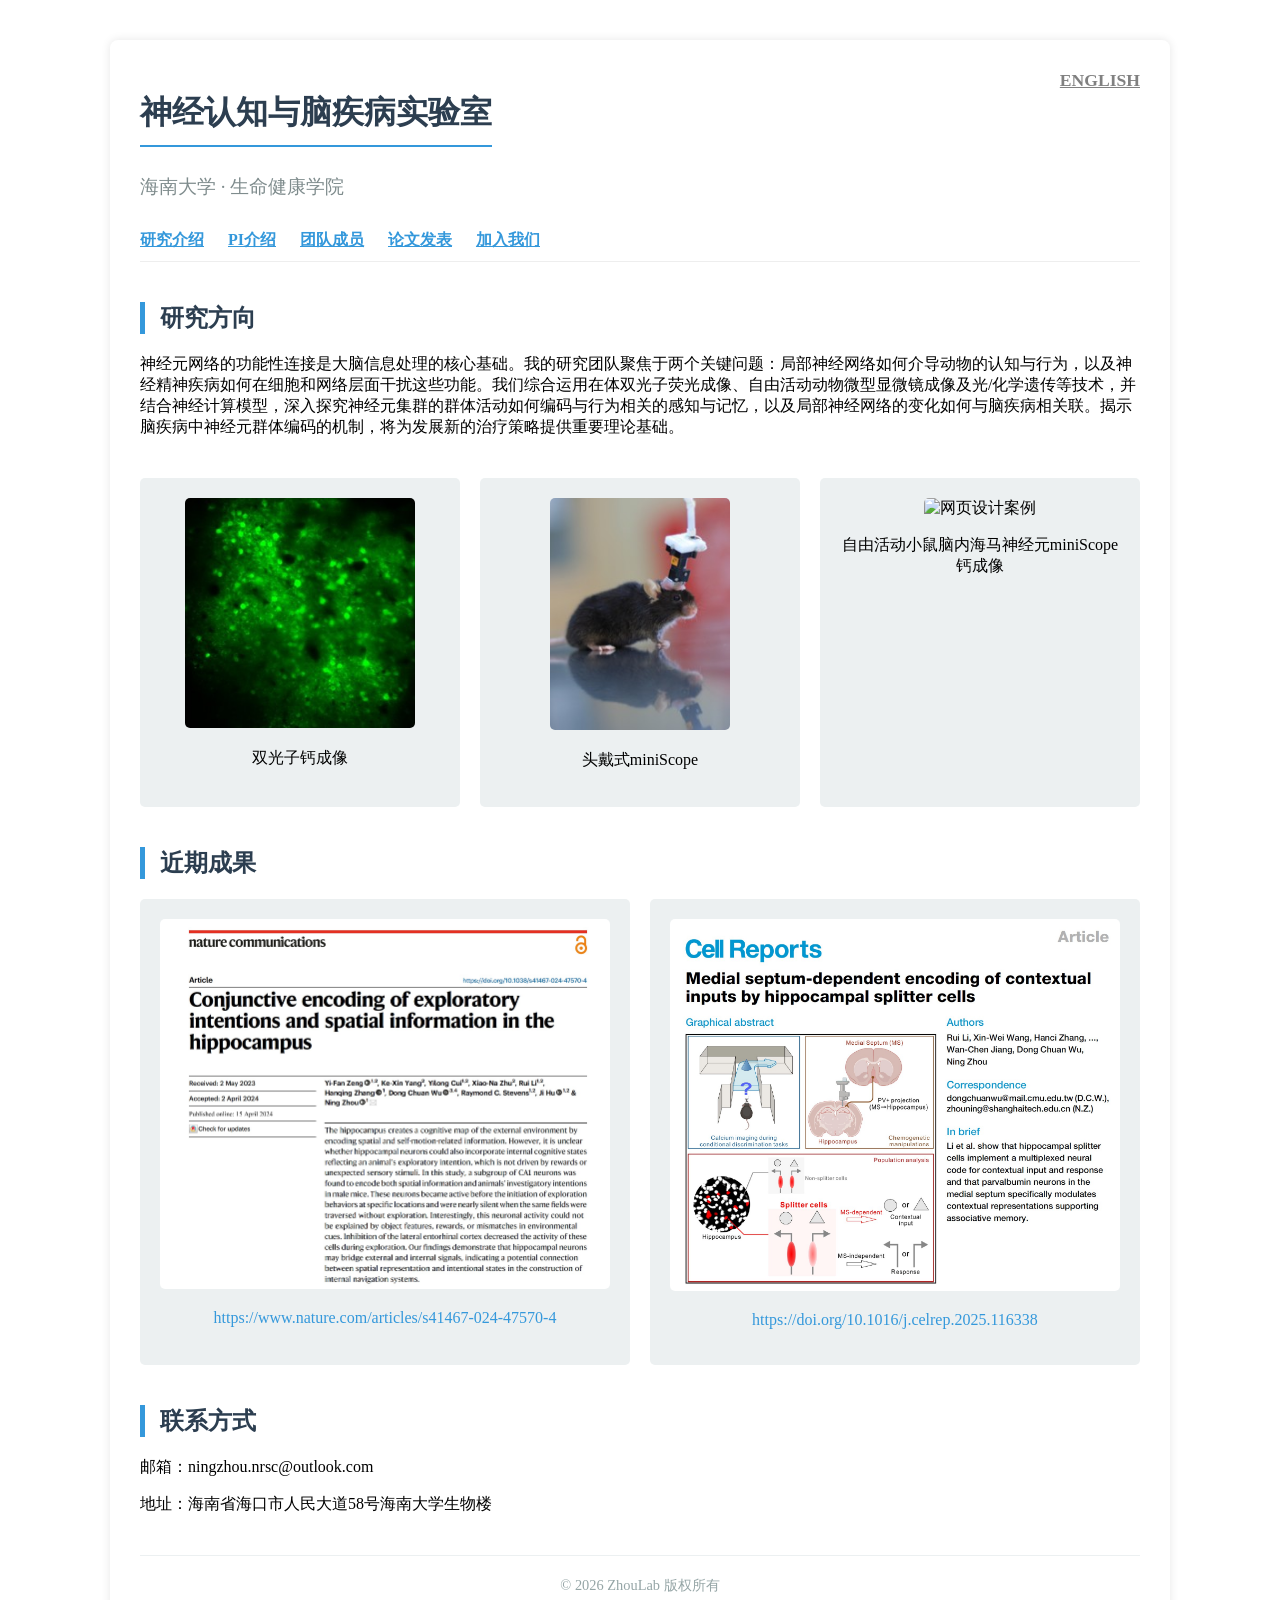
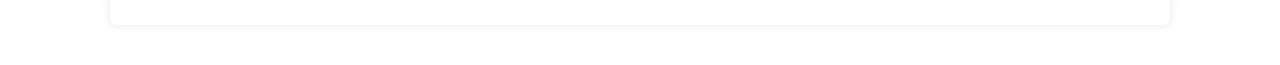
==== index.html @ e3fe644b "Update index.html" ====
<!DOCTYPE html>
<html lang="zh">
<head>
    <meta charset="UTF-8">
    <meta name="viewport" content="width=device-width, initial-scale=1.0">
    <meta name="google-site-verification" content="googleee78791e941b0768.html" />
    <title>Zhou Lab | HomePage</title>
<head>
    <meta charset="UTF-8">
    <meta name="viewport" content="width=device-width, initial-scale=1.0">
    <title>Zhou Lab | HomePage</title>

    <link rel="stylesheet" href="css/style.css">
</head>

</head>
<body>
    <div class="container">



        <h1>神经认知与脑疾病实验室</h1>

        <a href="index-en.html" style="color: #808080; text-decoration: underline; font-weight: 600; font-size: 1.1em; float: right;">ENGLISH</a>

        <div class="tagline">海南大学 · 生命健康学院</div>

        <nav style="margin: 20px 0; padding: 10px 0; border-bottom: 1px solid #eee;">



            <a href="index.html" style="margin-right: 20px; font-weight: bold; color: #3498db;">研究介绍</a>
            <a href="PI.html" style="margin-right: 20px; font-weight: bold; color: #3498db;">PI介绍</a>
            <a href="team.html" style="margin-right: 20px; font-weight: bold; color: #3498db;">团队成员</a>
            <a href="works1.html" style="margin-right: 20px; font-weight: bold; color: #3498db;">论文发表</a>
            <a href="joinus.html" style="margin-right: 20px; font-weight: bold; color: #3498db;">加入我们</a>
        </nav>
        <div class="section">
            <h2>研究方向</h2>
            <p>神经元网络的功能性连接是大脑信息处理的核心基础。我的研究团队聚焦于两个关键问题：局部神经网络如何介导动物的认知与行为，以及神经精神疾病如何在细胞和网络层面干扰这些功能。我们综合运用在体双光子荧光成像、自由活动动物微型显微镜成像及光/化学遗传等技术，并结合神经计算模型，深入探究神经元集群的群体活动如何编码与行为相关的感知与记忆，以及局部神经网络的变化如何与脑疾病相关联。揭示脑疾病中神经元群体编码的机制，将为发展新的治疗策略提供重要理论基础。</p>
        </div>



            <div class="services" style="grid-template-columns: repeat(3, 1fr);"> <!-- 改为两列展示 -->
                <div class="service-item">
           
                    <img src="images/twophoton1.jpg" alt="品牌设计案例" style="width: 230px; border-radius: 5px;">
                    <!--h3>双光子钙成像</h3-->
                    <p>双光子钙成像</p>
                </div>
                <div class="service-item">
                    <img src="images/miniscopemouse.jpg" alt="网页设计案例" style="width: 180px; border-radius: 5px;">
                   
                  <p> </p>
                    <p>头戴式miniScope</p>
            </div>
                <div class="service-item">
                    <img src="images/miniscope2.gif" alt="网页设计案例" style="width: 250px; border-radius: 5px;">
                  
                    <p>自由活动小鼠脑内海马神经元miniScope钙成像</p>
                </div>
            </div>




<div class="section">
            <h2>近期成果</h2>
            <div class="services" style="grid-template-columns: repeat(2, 1fr);"> <!-- 改为两列展示 -->
                <div class="service-item">
                   
                    <img src="images/work2.jpg" alt="品牌设计案例" style="max-width: 100%; border-radius: 5px;">
                   
                    <p><a href="https://www.nature.com/articles/s41467-024-47570-4" target="_blank" rel="noopener" style="color: #3498db; text-decoration: none;">https://www.nature.com/articles/s41467-024-47570-4</a></p>

                </div>
                <div class="service-item">
                    <img src="images/work1.jpg" alt="网页设计案例" style="max-width: 100%; border-radius: 5px;">
                   
                     <p><a href="https://doi.org/10.1016/j.celrep.2025.116338" target="_blank" rel="noopener" style="color: #3498db; text-decoration: none;">https://doi.org/10.1016/j.celrep.2025.116338</a></p>

                </div>
            </div>
                     </div>






        <div class="section">
            <h2>联系方式</h2>
            <p> 邮箱：ningzhou.nrsc@outlook.com</p>
            <p> 地址：海南省海口市人民大道58号海南大学生物楼</p>
        </div>

        <div class="footer">
            © 2026 ZhouLab 版权所有
        </div>
    </div>
</body>

</html>
---- css/style.css ----
<style>
        /* 简单的页面样式，让页面看起来更舒服 */
        body {
            font-family: 'Segoe UI', Tahoma, Geneva, Verdana, sans-serif;
            line-height: 1.6;
            margin: 0;
            padding: 0;
            background-color: #f4f4f4;
            color: #333;
        }
        .container {
            width: 80%;
            max-width: 1000px;
            margin: 40px auto;
            background: #fff;
            padding: 30px;
            box-shadow: 0 0 10px rgba(0,0,0,0.1);
            border-radius: 8px;
        }
        h1 {
            color: #2c3e50;
            border-bottom: 2px solid #3498db;
            padding-bottom: 10px;
            display: inline-block;
        }
        .tagline {
            font-size: 1.2em;
            color: #7f8c8d;
            margin-top: 5px;
        }
        .section {
            margin: 40px 0;
        }
        .section h2 {
            color: #2c3e50;
            border-left: 5px solid #3498db;
            padding-left: 15px;
        }
        .services {
            display: grid;
            grid-template-columns: repeat(auto-fit, minmax(200px, 1fr));
            gap: 20px;
            margin-top: 20px;
        }
        .service-item {
            background: #ecf0f1;
            padding: 20px;
            border-radius: 5px;
            text-align: center;
        }
        .footer {
            margin-top: 40px;
            text-align: center;
            color: #95a5a6;
            font-size: 0.9em;
            border-top: 1px solid #ecf0f1;
            padding-top: 20px;
        }

    </style>
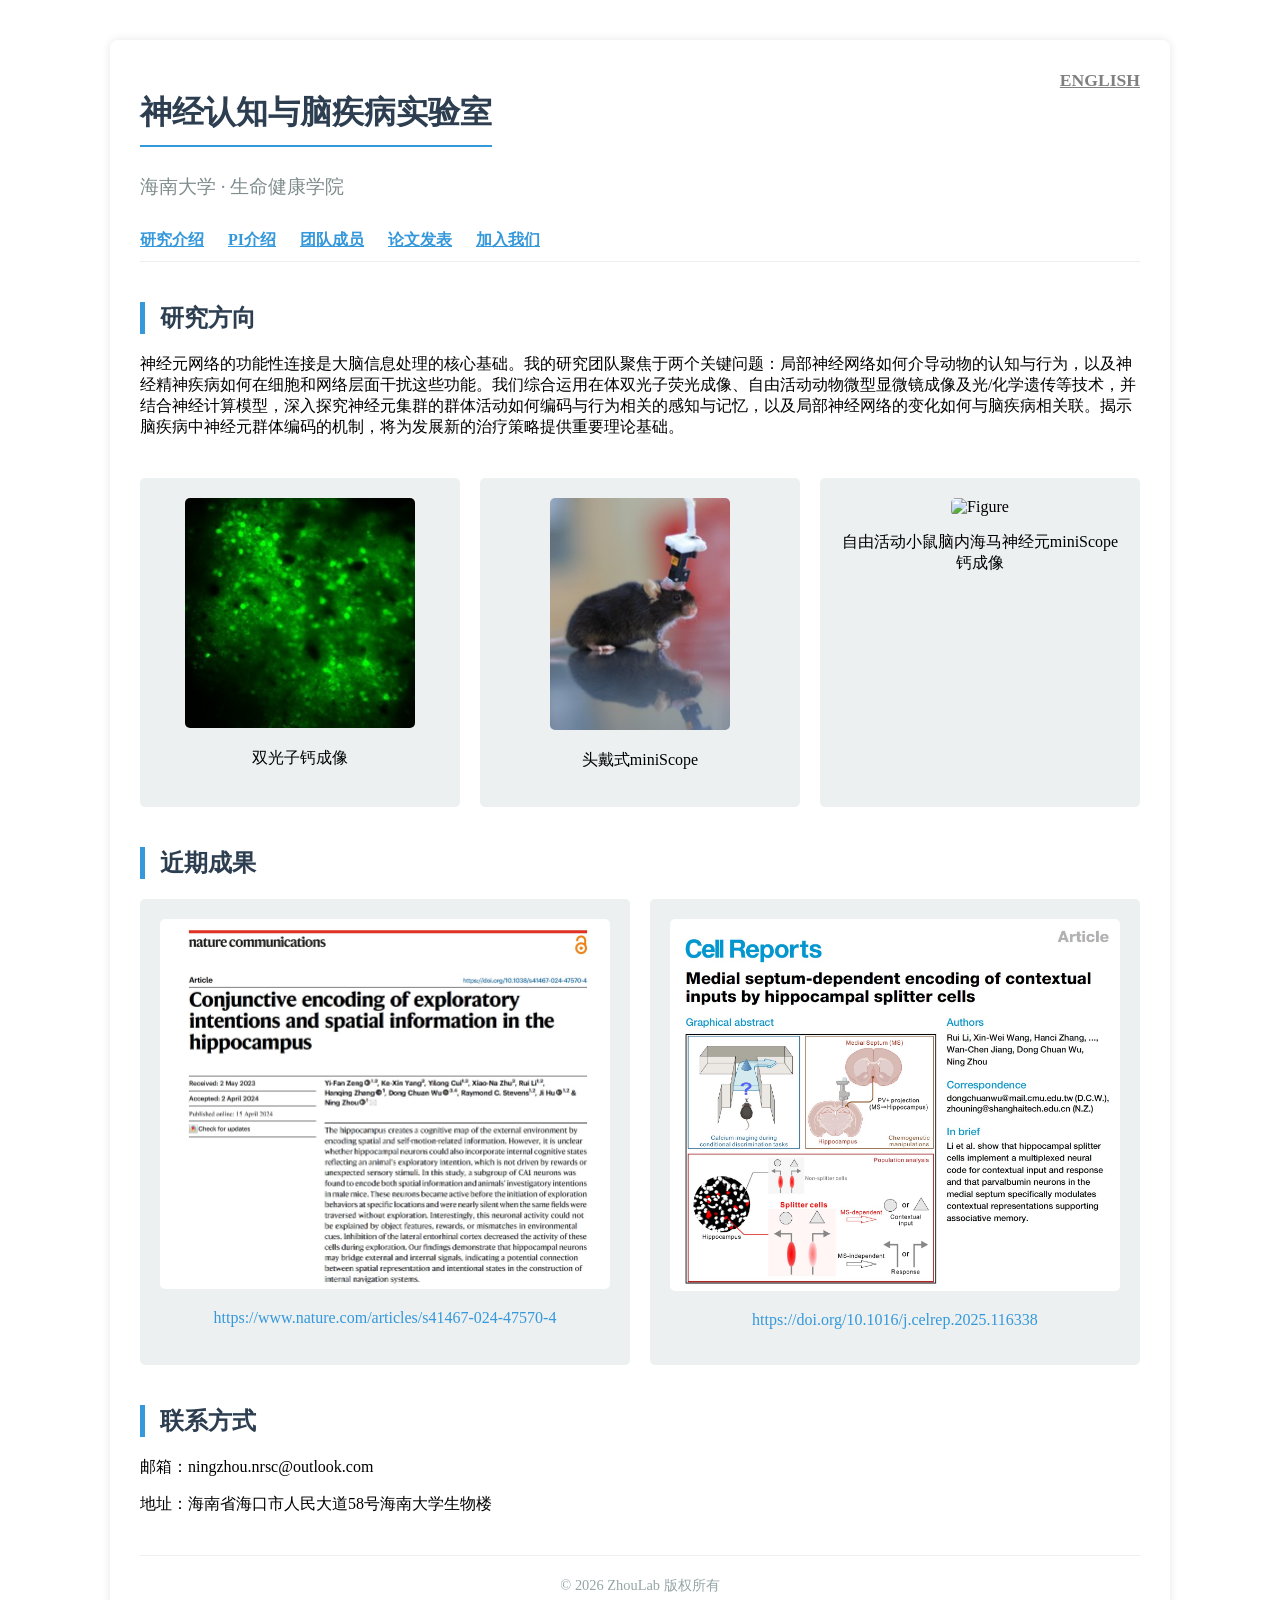
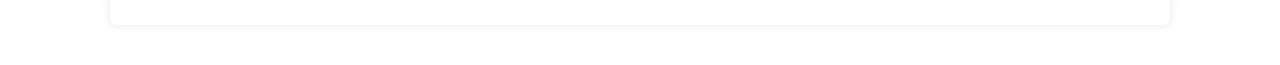
==== commit c6fa5fe3: "Update index.html" ====
--- a/index.html
+++ b/index.html
@@ -3,11 +3,12 @@
 <head>
     <meta charset="UTF-8">
     <meta name="viewport" content="width=device-width, initial-scale=1.0">
-    <meta name="google-site-verification" content="googleee78791e941b0768.html" />
+   
     <title>Zhou Lab | HomePage</title>
 <head>
     <meta charset="UTF-8">
     <meta name="viewport" content="width=device-width, initial-scale=1.0">
+    <meta name="description" content="周宁, Zhou Ning, Ning Zhou, 海南大学, Hainan University, Life and Health Sciences, 生命健康, 神经, neuroscience, brain, hippocampus, 海马">
     <title>Zhou Lab | HomePage</title>
 
     <link rel="stylesheet" href="css/style.css">
@@ -45,18 +46,18 @@
             <div class="services" style="grid-template-columns: repeat(3, 1fr);"> <!-- 改为两列展示 -->
                 <div class="service-item">
            
-                    <img src="images/twophoton1.jpg" alt="品牌设计案例" style="width: 230px; border-radius: 5px;">
+                    <img src="images/twophoton1.jpg" alt="Figure" style="width: 230px; border-radius: 5px;">
                     <!--h3>双光子钙成像</h3-->
                     <p>双光子钙成像</p>
                 </div>
                 <div class="service-item">
-                    <img src="images/miniscopemouse.jpg" alt="网页设计案例" style="width: 180px; border-radius: 5px;">
+                    <img src="images/miniscopemouse.jpg" alt="Figure" style="width: 180px; border-radius: 5px;">
                    
                   <p> </p>
                     <p>头戴式miniScope</p>
             </div>
                 <div class="service-item">
-                    <img src="images/miniscope2.gif" alt="网页设计案例" style="width: 250px; border-radius: 5px;">
+                    <img src="images/miniscope2.gif" alt="Figure" style="width: 250px; border-radius: 5px;">
                   
                     <p>自由活动小鼠脑内海马神经元miniScope钙成像</p>
                 </div>
@@ -70,13 +71,13 @@
             <div class="services" style="grid-template-columns: repeat(2, 1fr);"> <!-- 改为两列展示 -->
                 <div class="service-item">
                    
-                    <img src="images/work2.jpg" alt="品牌设计案例" style="max-width: 100%; border-radius: 5px;">
+                    <img src="images/work2.jpg" alt="Figure" style="max-width: 100%; border-radius: 5px;">
                    
                     <p><a href="https://www.nature.com/articles/s41467-024-47570-4" target="_blank" rel="noopener" style="color: #3498db; text-decoration: none;">https://www.nature.com/articles/s41467-024-47570-4</a></p>
 
                 </div>
                 <div class="service-item">
-                    <img src="images/work1.jpg" alt="网页设计案例" style="max-width: 100%; border-radius: 5px;">
+                    <img src="images/work1.jpg" alt="Figure" style="max-width: 100%; border-radius: 5px;">
                    
                      <p><a href="https://doi.org/10.1016/j.celrep.2025.116338" target="_blank" rel="noopener" style="color: #3498db; text-decoration: none;">https://doi.org/10.1016/j.celrep.2025.116338</a></p>
 
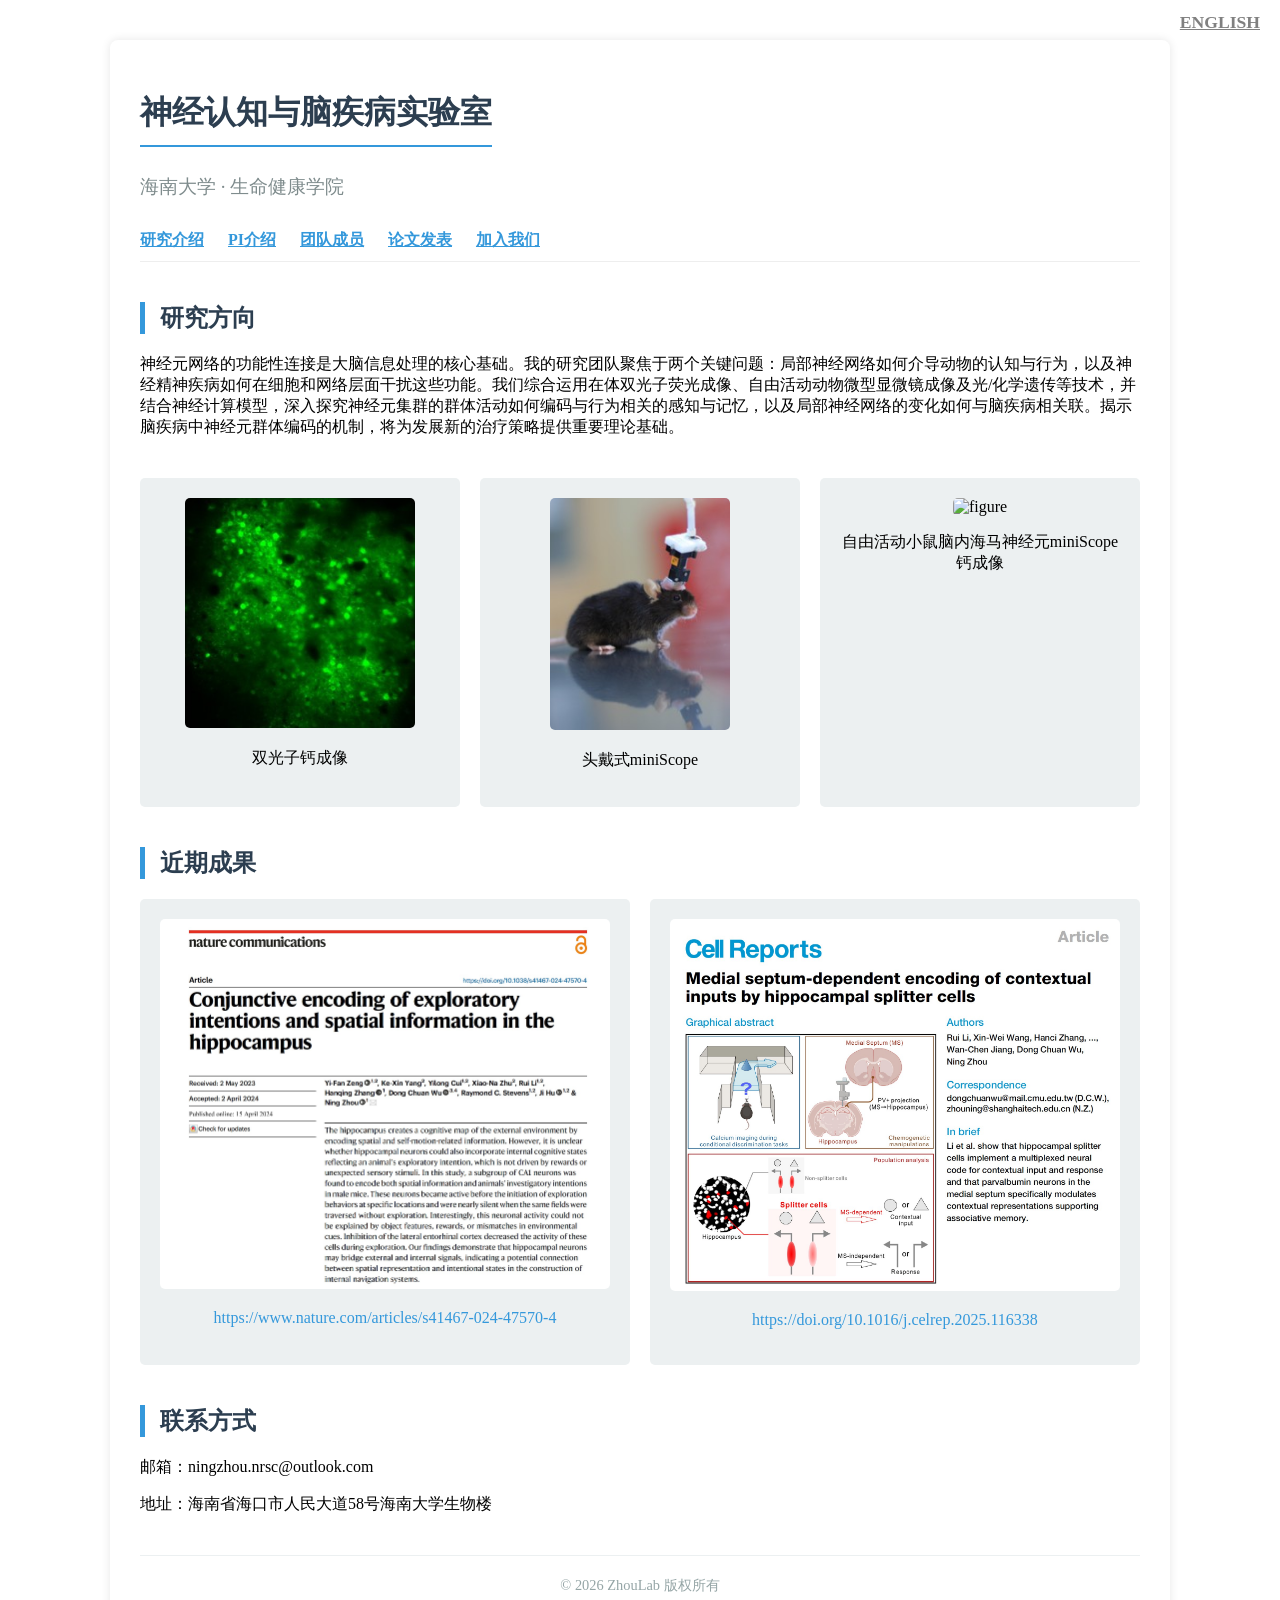
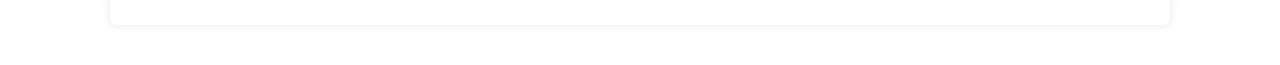
==== commit 27666b9b: "Add files via upload" ====
--- a/index.html
+++ b/index.html
@@ -3,12 +3,13 @@
 <head>
     <meta charset="UTF-8">
     <meta name="viewport" content="width=device-width, initial-scale=1.0">
-   
+    <meta name="google-site-verification" content="googleee78791e941b0768.html" />
+
     <title>Zhou Lab | HomePage</title>
 <head>
     <meta charset="UTF-8">
     <meta name="viewport" content="width=device-width, initial-scale=1.0">
-    <meta name="description" content="周宁, Zhou Ning, Ning Zhou, 海南大学, Hainan University, Life and Health Sciences, 生命健康, 神经, neuroscience, brain, hippocampus, 海马">
+    <meta name="description" content="周宁, Zhou Ning, 海南大学, Hainan University, Life and Health Sciences, 生命健康, 神经, neuroscience, brain, hippocampus, 海马">
     <title>Zhou Lab | HomePage</title>
 
     <link rel="stylesheet" href="css/style.css">
@@ -16,13 +17,14 @@
 
 </head>
 <body>
+<a href="index-en.html" style="position: fixed; top: 12px; right: 20px; z-index: 9999; color: #808080; text-decoration: underline; font-weight: 600; font-size: 1.1em;">ENGLISH</a>
     <div class="container">
 
 
 
         <h1>神经认知与脑疾病实验室</h1>
 
-        <a href="index-en.html" style="color: #808080; text-decoration: underline; font-weight: 600; font-size: 1.1em; float: right;">ENGLISH</a>
+
 
         <div class="tagline">海南大学 · 生命健康学院</div>
 
@@ -43,21 +45,21 @@
 
 
 
-            <div class="services" style="grid-template-columns: repeat(3, 1fr);"> <!-- 改为两列展示 -->
-                <div class="service-item">
+                       <div class="services" style="display: flex; flex-wrap: wrap; gap: 20px;">
+              <div class="service-item" style="flex: 1 1 200px;">
            
-                    <img src="images/twophoton1.jpg" alt="Figure" style="width: 230px; border-radius: 5px;">
+                    <img src="images/twophoton1.jpg" alt="figure" style="width: 230px; border-radius: 5px;">
                     <!--h3>双光子钙成像</h3-->
                     <p>双光子钙成像</p>
                 </div>
-                <div class="service-item">
-                    <img src="images/miniscopemouse.jpg" alt="Figure" style="width: 180px; border-radius: 5px;">
+                <div class="service-item" style="flex: 1 1 200px;">
+                    <img src="images/miniscopemouse.jpg" alt="figure" style="width: 180px; border-radius: 5px;">
                    
                   <p> </p>
                     <p>头戴式miniScope</p>
             </div>
-                <div class="service-item">
-                    <img src="images/miniscope2.gif" alt="Figure" style="width: 250px; border-radius: 5px;">
+                <div class="service-item" style="flex: 1 1 200px;">
+                    <img src="images/miniscope2.gif" alt="figure" style="width: 250px; border-radius: 5px;">
                   
                     <p>自由活动小鼠脑内海马神经元miniScope钙成像</p>
                 </div>
@@ -68,16 +70,17 @@
 
 <div class="section">
             <h2>近期成果</h2>
-            <div class="services" style="grid-template-columns: repeat(2, 1fr);"> <!-- 改为两列展示 -->
-                <div class="service-item">
+             <div class="services" style="display: flex; flex-wrap: wrap; gap: 20px;">
+         
+            <div class="service-item" style="flex: 1 1 200px;">
                    
-                    <img src="images/work2.jpg" alt="Figure" style="max-width: 100%; border-radius: 5px;">
+                    <img src="images/work2.jpg" alt="figure" style="max-width: 100%; border-radius: 5px;">
                    
                     <p><a href="https://www.nature.com/articles/s41467-024-47570-4" target="_blank" rel="noopener" style="color: #3498db; text-decoration: none;">https://www.nature.com/articles/s41467-024-47570-4</a></p>
 
                 </div>
-                <div class="service-item">
-                    <img src="images/work1.jpg" alt="Figure" style="max-width: 100%; border-radius: 5px;">
+                <div class="service-item" style="flex: 1 1 200px;">
+                    <img src="images/work1.jpg" alt="figure" style="max-width: 100%; border-radius: 5px;">
                    
                      <p><a href="https://doi.org/10.1016/j.celrep.2025.116338" target="_blank" rel="noopener" style="color: #3498db; text-decoration: none;">https://doi.org/10.1016/j.celrep.2025.116338</a></p>
 
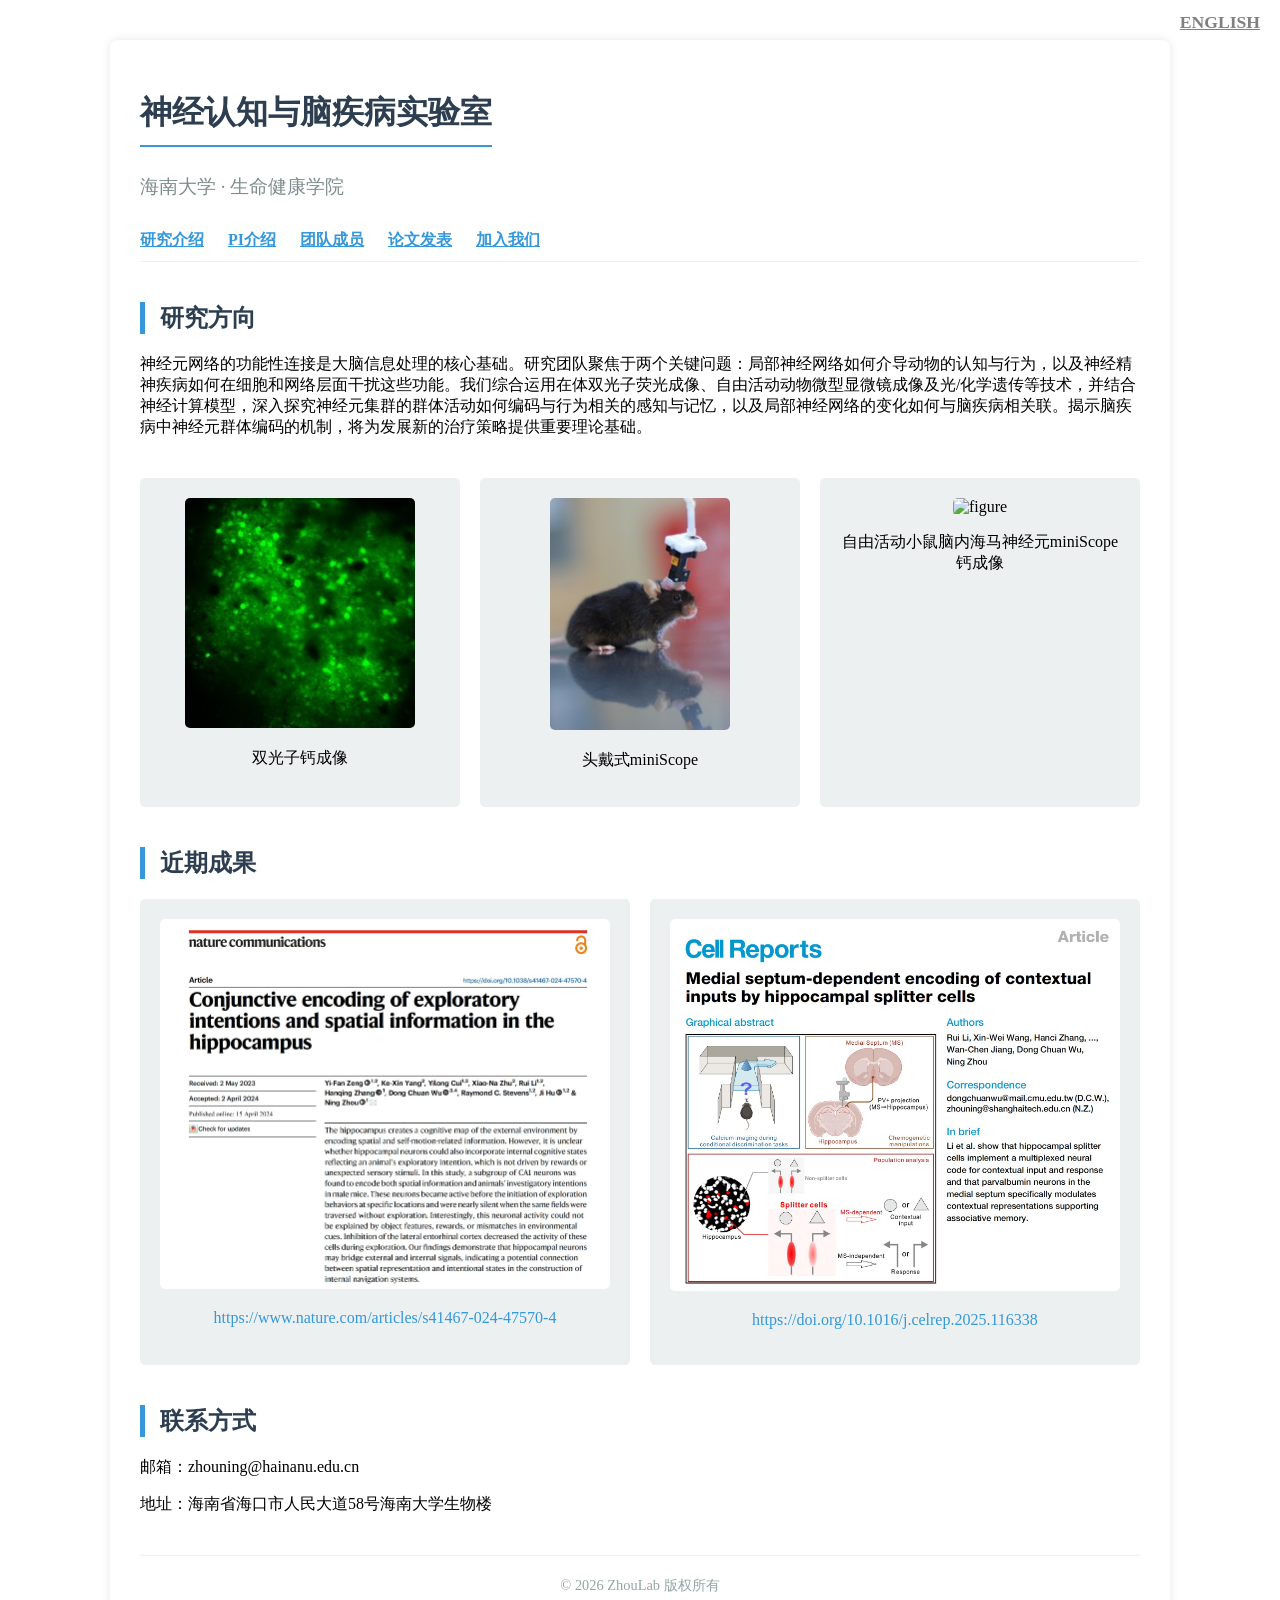
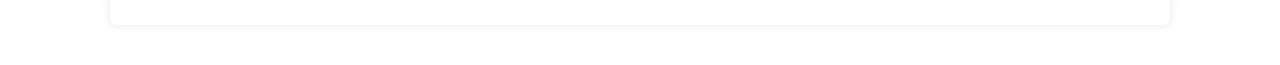
==== commit c92f0611: "Update index.html" ====
--- a/index.html
+++ b/index.html
@@ -9,6 +9,7 @@
 <head>
     <meta charset="UTF-8">
     <meta name="viewport" content="width=device-width, initial-scale=1.0">
+    <meta name="description" content="The functional connectivity of neuronal networks forms the fundamental basis for information processing in the brain. Our research group focuses on two key questions: how local neural circuits mediate animal cognition and behavior, and how neuropsychiatric disorders disrupt these functions at the cellular and network levels. ">
     <meta name="description" content="周宁, Zhou Ning, 海南大学, Hainan University, Life and Health Sciences, 生命健康, 神经, neuroscience, brain, hippocampus, 海马">
     <title>Zhou Lab | HomePage</title>
 
@@ -40,7 +41,7 @@
         </nav>
         <div class="section">
             <h2>研究方向</h2>
-            <p>神经元网络的功能性连接是大脑信息处理的核心基础。我的研究团队聚焦于两个关键问题：局部神经网络如何介导动物的认知与行为，以及神经精神疾病如何在细胞和网络层面干扰这些功能。我们综合运用在体双光子荧光成像、自由活动动物微型显微镜成像及光/化学遗传等技术，并结合神经计算模型，深入探究神经元集群的群体活动如何编码与行为相关的感知与记忆，以及局部神经网络的变化如何与脑疾病相关联。揭示脑疾病中神经元群体编码的机制，将为发展新的治疗策略提供重要理论基础。</p>
+            <p>神经元网络的功能性连接是大脑信息处理的核心基础。研究团队聚焦于两个关键问题：局部神经网络如何介导动物的认知与行为，以及神经精神疾病如何在细胞和网络层面干扰这些功能。我们综合运用在体双光子荧光成像、自由活动动物微型显微镜成像及光/化学遗传等技术，并结合神经计算模型，深入探究神经元集群的群体活动如何编码与行为相关的感知与记忆，以及局部神经网络的变化如何与脑疾病相关联。揭示脑疾病中神经元群体编码的机制，将为发展新的治疗策略提供重要理论基础。</p>
         </div>
 
 
@@ -95,7 +96,7 @@
 
         <div class="section">
             <h2>联系方式</h2>
-            <p> 邮箱：ningzhou.nrsc@outlook.com</p>
+            <p> 邮箱：zhouning@hainanu.edu.cn</p>
             <p> 地址：海南省海口市人民大道58号海南大学生物楼</p>
         </div>
 
